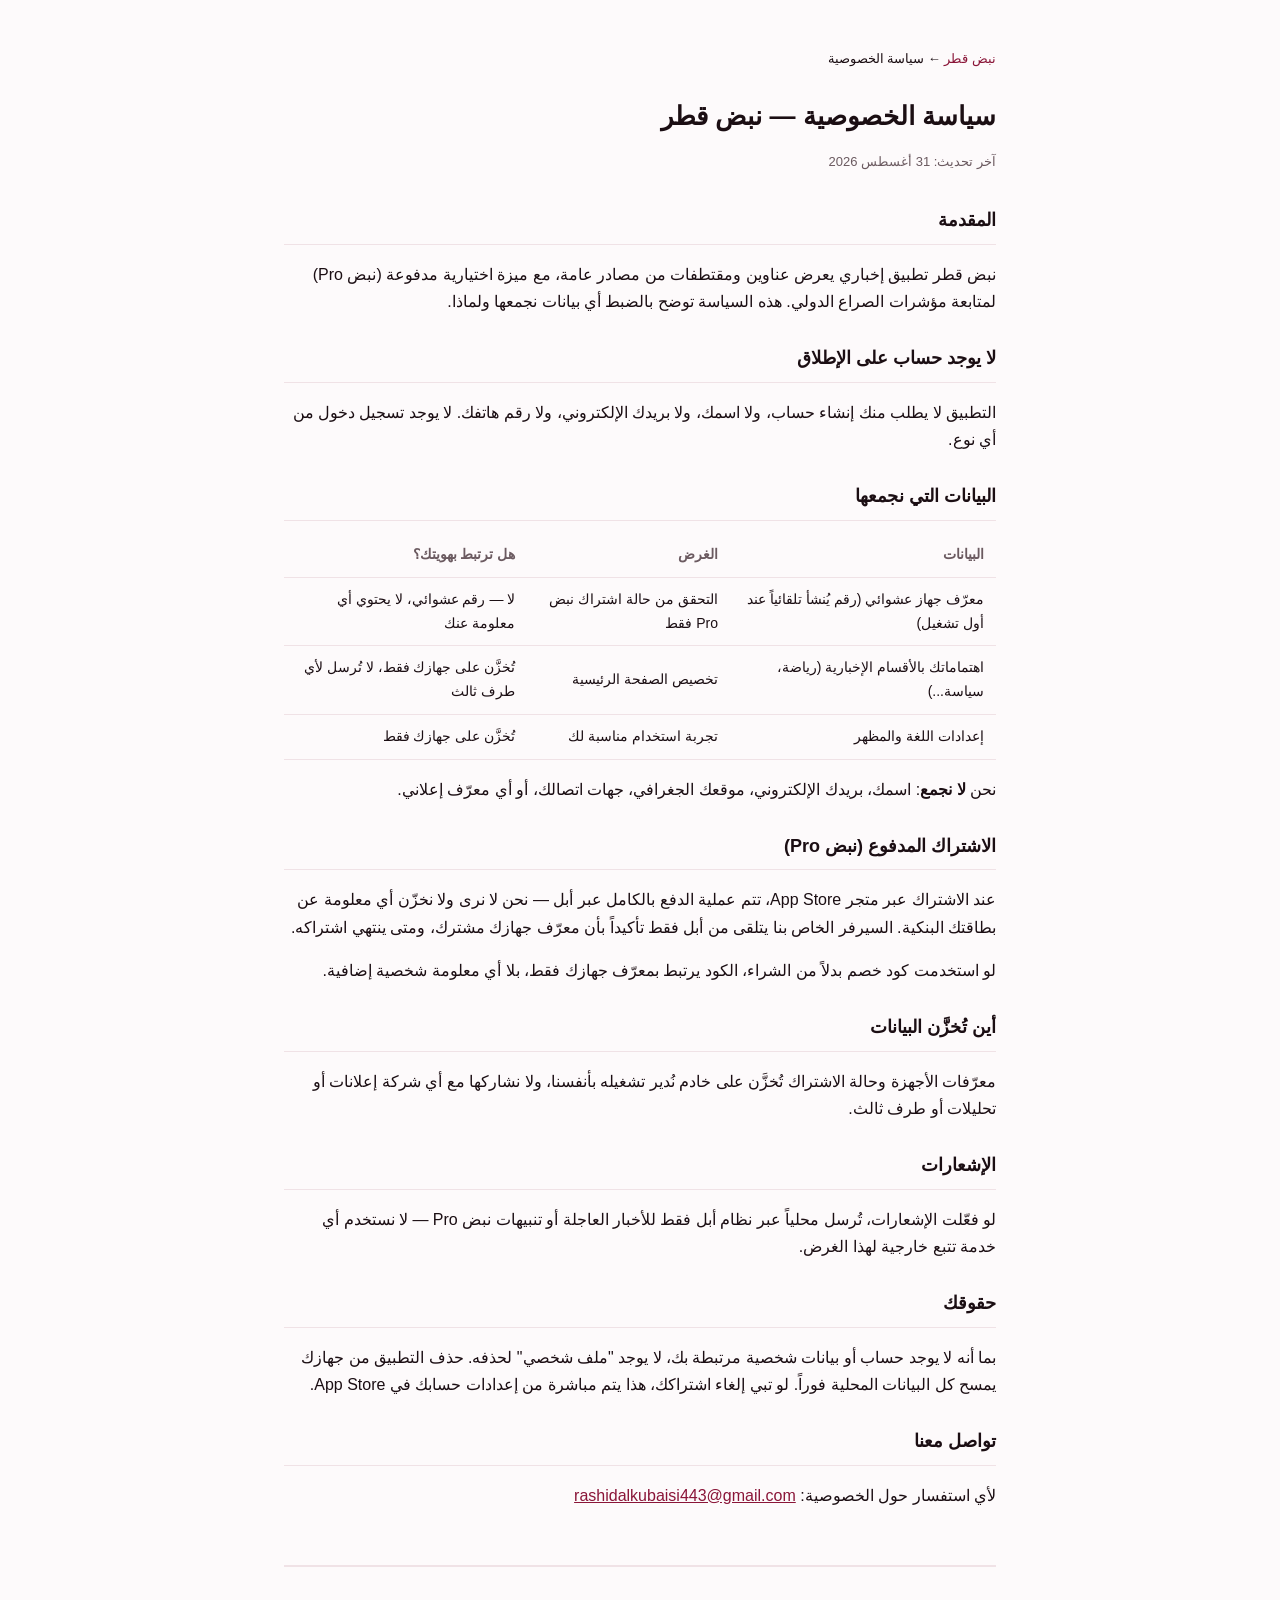
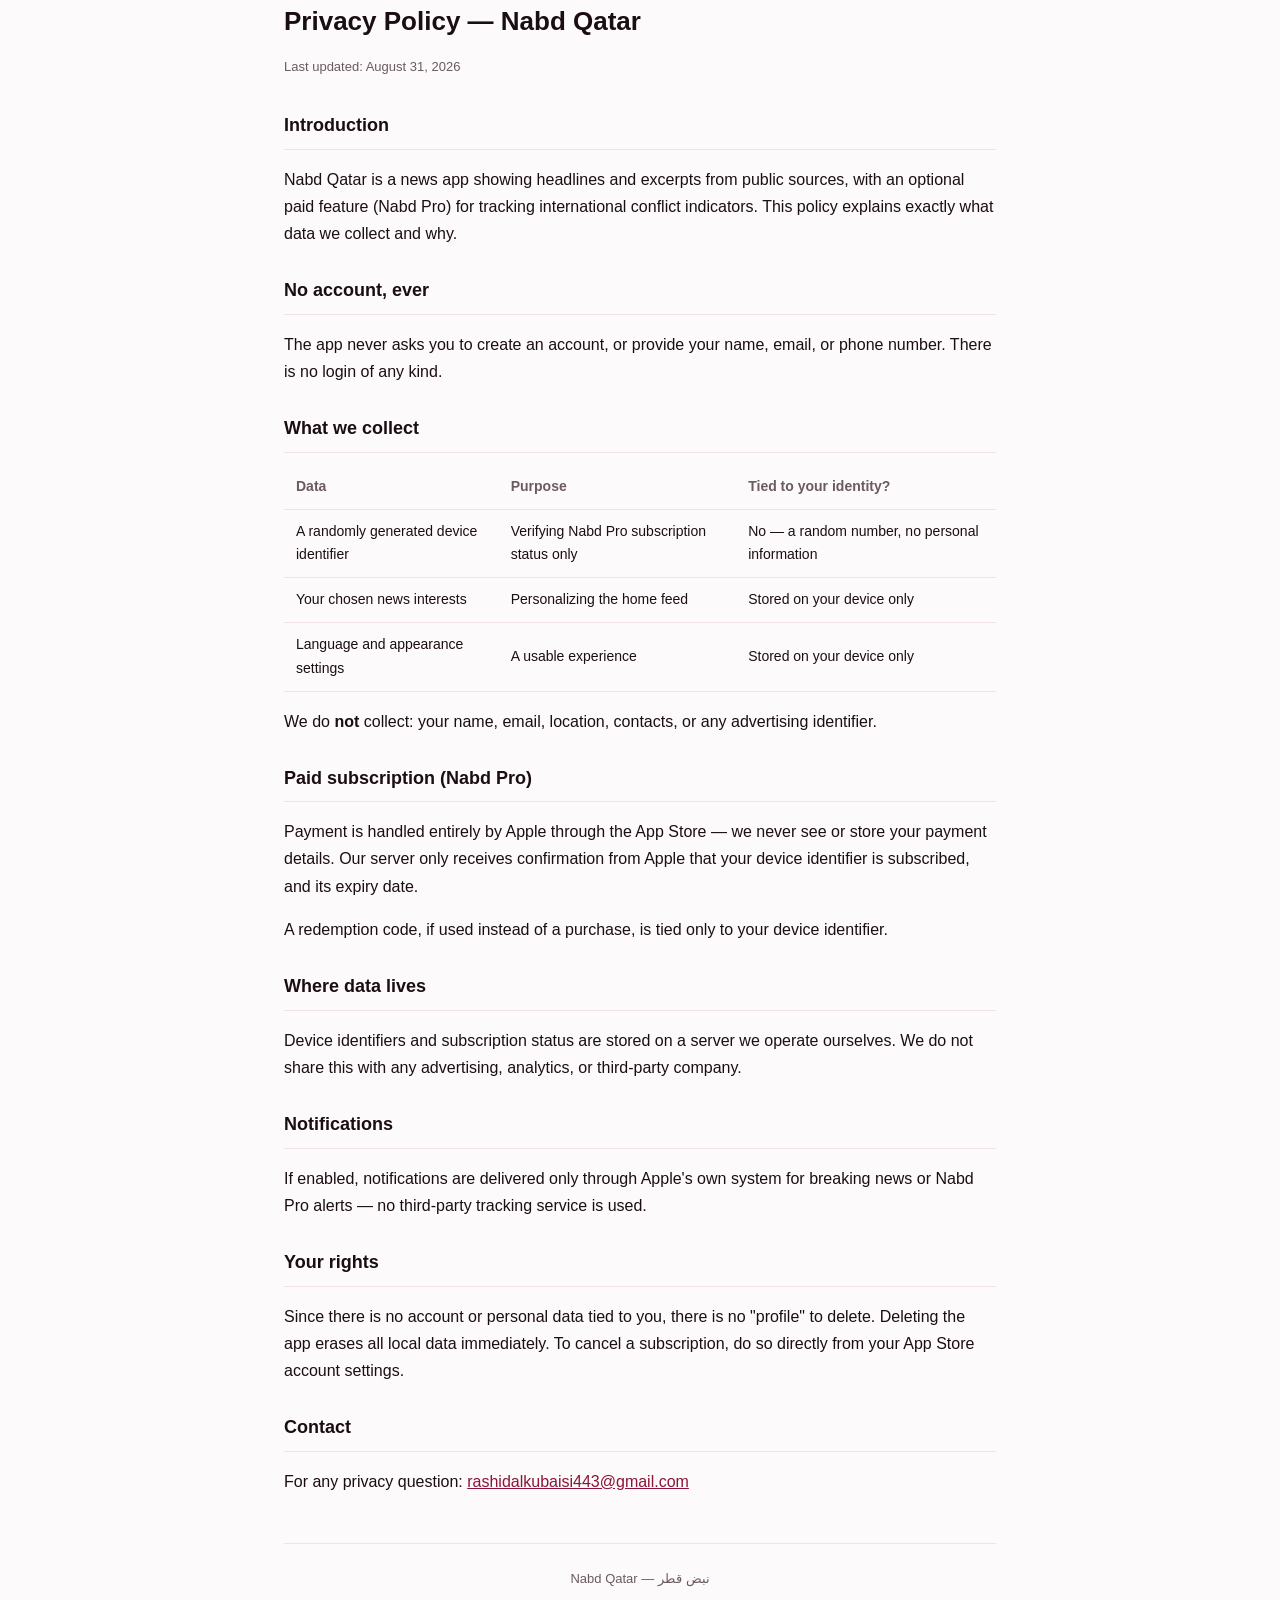
==== privacy.html @ 4a2c026b "Publish Nabd Qatar privacy policy and terms of use" ====
<!DOCTYPE html>
<html lang="ar" dir="rtl">
<head>
<meta charset="UTF-8">
<meta name="viewport" content="width=device-width, initial-scale=1">
<title>سياسة الخصوصية — نبض قطر</title>
<link rel="stylesheet" href="style.css">
</head>
<body>
<div class="page">
  <nav class="crumbs"><a href="index.html">نبض قطر</a> ← سياسة الخصوصية</nav>

  <div class="lang-section" lang="ar">
    <h1>سياسة الخصوصية — نبض قطر</h1>
    <p class="updated">آخر تحديث: 31 أغسطس 2026</p>

    <section>
      <h2>المقدمة</h2>
      <p>نبض قطر تطبيق إخباري يعرض عناوين ومقتطفات من مصادر عامة، مع ميزة اختيارية مدفوعة (نبض Pro) لمتابعة مؤشرات الصراع الدولي. هذه السياسة توضح بالضبط أي بيانات نجمعها ولماذا.</p>
    </section>

    <section>
      <h2>لا يوجد حساب على الإطلاق</h2>
      <p>التطبيق لا يطلب منك إنشاء حساب، ولا اسمك، ولا بريدك الإلكتروني، ولا رقم هاتفك. لا يوجد تسجيل دخول من أي نوع.</p>
    </section>

    <section>
      <h2>البيانات التي نجمعها</h2>
      <table>
        <tr><th>البيانات</th><th>الغرض</th><th>هل ترتبط بهويتك؟</th></tr>
        <tr><td>معرّف جهاز عشوائي (رقم يُنشأ تلقائياً عند أول تشغيل)</td><td>التحقق من حالة اشتراك نبض Pro فقط</td><td>لا — رقم عشوائي، لا يحتوي أي معلومة عنك</td></tr>
        <tr><td>اهتماماتك بالأقسام الإخبارية (رياضة، سياسة...)</td><td>تخصيص الصفحة الرئيسية</td><td>تُخزَّن على جهازك فقط، لا تُرسل لأي طرف ثالث</td></tr>
        <tr><td>إعدادات اللغة والمظهر</td><td>تجربة استخدام مناسبة لك</td><td>تُخزَّن على جهازك فقط</td></tr>
      </table>
      <p>نحن <strong>لا نجمع</strong>: اسمك، بريدك الإلكتروني، موقعك الجغرافي، جهات اتصالك، أو أي معرّف إعلاني.</p>
    </section>

    <section>
      <h2>الاشتراك المدفوع (نبض Pro)</h2>
      <p>عند الاشتراك عبر متجر App Store، تتم عملية الدفع بالكامل عبر أبل — نحن لا نرى ولا نخزّن أي معلومة عن بطاقتك البنكية. السيرفر الخاص بنا يتلقى من أبل فقط تأكيداً بأن معرّف جهازك مشترك، ومتى ينتهي اشتراكه.</p>
      <p>لو استخدمت كود خصم بدلاً من الشراء، الكود يرتبط بمعرّف جهازك فقط، بلا أي معلومة شخصية إضافية.</p>
    </section>

    <section>
      <h2>أين تُخزَّن البيانات</h2>
      <p>معرّفات الأجهزة وحالة الاشتراك تُخزَّن على خادم نُدير تشغيله بأنفسنا، ولا نشاركها مع أي شركة إعلانات أو تحليلات أو طرف ثالث.</p>
    </section>

    <section>
      <h2>الإشعارات</h2>
      <p>لو فعّلت الإشعارات، تُرسل محلياً عبر نظام أبل فقط للأخبار العاجلة أو تنبيهات نبض Pro — لا نستخدم أي خدمة تتبع خارجية لهذا الغرض.</p>
    </section>

    <section>
      <h2>حقوقك</h2>
      <p>بما أنه لا يوجد حساب أو بيانات شخصية مرتبطة بك، لا يوجد "ملف شخصي" لحذفه. حذف التطبيق من جهازك يمسح كل البيانات المحلية فوراً. لو تبي إلغاء اشتراكك، هذا يتم مباشرة من إعدادات حسابك في App Store.</p>
    </section>

    <section>
      <h2>تواصل معنا</h2>
      <p>لأي استفسار حول الخصوصية: <a href="mailto:rashidalkubaisi443@gmail.com">rashidalkubaisi443@gmail.com</a></p>
    </section>
  </div>

  <hr class="lang-divider">

  <div class="lang-section" lang="en">
    <h1>Privacy Policy — Nabd Qatar</h1>
    <p class="updated">Last updated: August 31, 2026</p>

    <section>
      <h2>Introduction</h2>
      <p>Nabd Qatar is a news app showing headlines and excerpts from public sources, with an optional paid feature (Nabd Pro) for tracking international conflict indicators. This policy explains exactly what data we collect and why.</p>
    </section>

    <section>
      <h2>No account, ever</h2>
      <p>The app never asks you to create an account, or provide your name, email, or phone number. There is no login of any kind.</p>
    </section>

    <section>
      <h2>What we collect</h2>
      <table>
        <tr><th>Data</th><th>Purpose</th><th>Tied to your identity?</th></tr>
        <tr><td>A randomly generated device identifier</td><td>Verifying Nabd Pro subscription status only</td><td>No — a random number, no personal information</td></tr>
        <tr><td>Your chosen news interests</td><td>Personalizing the home feed</td><td>Stored on your device only</td></tr>
        <tr><td>Language and appearance settings</td><td>A usable experience</td><td>Stored on your device only</td></tr>
      </table>
      <p>We do <strong>not</strong> collect: your name, email, location, contacts, or any advertising identifier.</p>
    </section>

    <section>
      <h2>Paid subscription (Nabd Pro)</h2>
      <p>Payment is handled entirely by Apple through the App Store — we never see or store your payment details. Our server only receives confirmation from Apple that your device identifier is subscribed, and its expiry date.</p>
      <p>A redemption code, if used instead of a purchase, is tied only to your device identifier.</p>
    </section>

    <section>
      <h2>Where data lives</h2>
      <p>Device identifiers and subscription status are stored on a server we operate ourselves. We do not share this with any advertising, analytics, or third-party company.</p>
    </section>

    <section>
      <h2>Notifications</h2>
      <p>If enabled, notifications are delivered only through Apple's own system for breaking news or Nabd Pro alerts — no third-party tracking service is used.</p>
    </section>

    <section>
      <h2>Your rights</h2>
      <p>Since there is no account or personal data tied to you, there is no "profile" to delete. Deleting the app erases all local data immediately. To cancel a subscription, do so directly from your App Store account settings.</p>
    </section>

    <section>
      <h2>Contact</h2>
      <p>For any privacy question: <a href="mailto:rashidalkubaisi443@gmail.com">rashidalkubaisi443@gmail.com</a></p>
    </section>
  </div>

  <footer>نبض قطر — Nabd Qatar</footer>
</div>
</body>
</html>
---- style.css ----
:root {
  color-scheme: light dark;
  --bg: #fdfafb;
  --surface: #ffffff;
  --ink: #1b0e13;
  --ink-soft: #6b5a60;
  --brand: #8a1538;
  --border: #f0e2e6;
}

@media (prefers-color-scheme: dark) {
  :root {
    --bg: #120a0d;
    --surface: #1c1116;
    --ink: #f7eef1;
    --ink-soft: #b3969e;
    --brand: #e0567a;
    --border: #2a1a20;
  }
}

* { box-sizing: border-box; }

body {
  margin: 0;
  background: var(--bg);
  color: var(--ink);
  font-family: "Segoe UI", Tahoma, "Helvetica Neue", Arial, sans-serif;
  line-height: 1.7;
}

.page {
  max-width: 760px;
  margin: 0 auto;
  padding: 48px 24px 80px;
}

header.top {
  display: flex;
  align-items: center;
  gap: 12px;
  margin-bottom: 40px;
}

header.top .mark {
  width: 40px;
  height: 40px;
  border-radius: 10px;
  background: var(--brand);
  display: flex;
  align-items: center;
  justify-content: center;
  color: white;
  font-weight: 700;
  flex-shrink: 0;
}

header.top .name {
  font-weight: 700;
  font-size: 18px;
}

h1 {
  font-size: 26px;
  margin-bottom: 4px;
}

.updated {
  color: var(--ink-soft);
  font-size: 13px;
  margin-bottom: 32px;
}

section {
  margin-bottom: 28px;
}

h2 {
  font-size: 18px;
  border-bottom: 1px solid var(--border);
  padding-bottom: 8px;
  margin-bottom: 12px;
}

table {
  width: 100%;
  border-collapse: collapse;
  font-size: 14px;
  margin: 12px 0;
}

th, td {
  text-align: start;
  padding: 10px 12px;
  border-bottom: 1px solid var(--border);
}

th {
  color: var(--ink-soft);
  font-weight: 600;
}

a {
  color: var(--brand);
}

.lang-divider {
  margin: 56px 0 32px;
  border: none;
  border-top: 2px solid var(--border);
}

.lang-section[lang="en"] {
  direction: ltr;
  text-align: left;
}

footer {
  margin-top: 48px;
  padding-top: 24px;
  border-top: 1px solid var(--border);
  color: var(--ink-soft);
  font-size: 13px;
  text-align: center;
}

nav.crumbs {
  font-size: 13px;
  margin-bottom: 24px;
}

nav.crumbs a { text-decoration: none; }
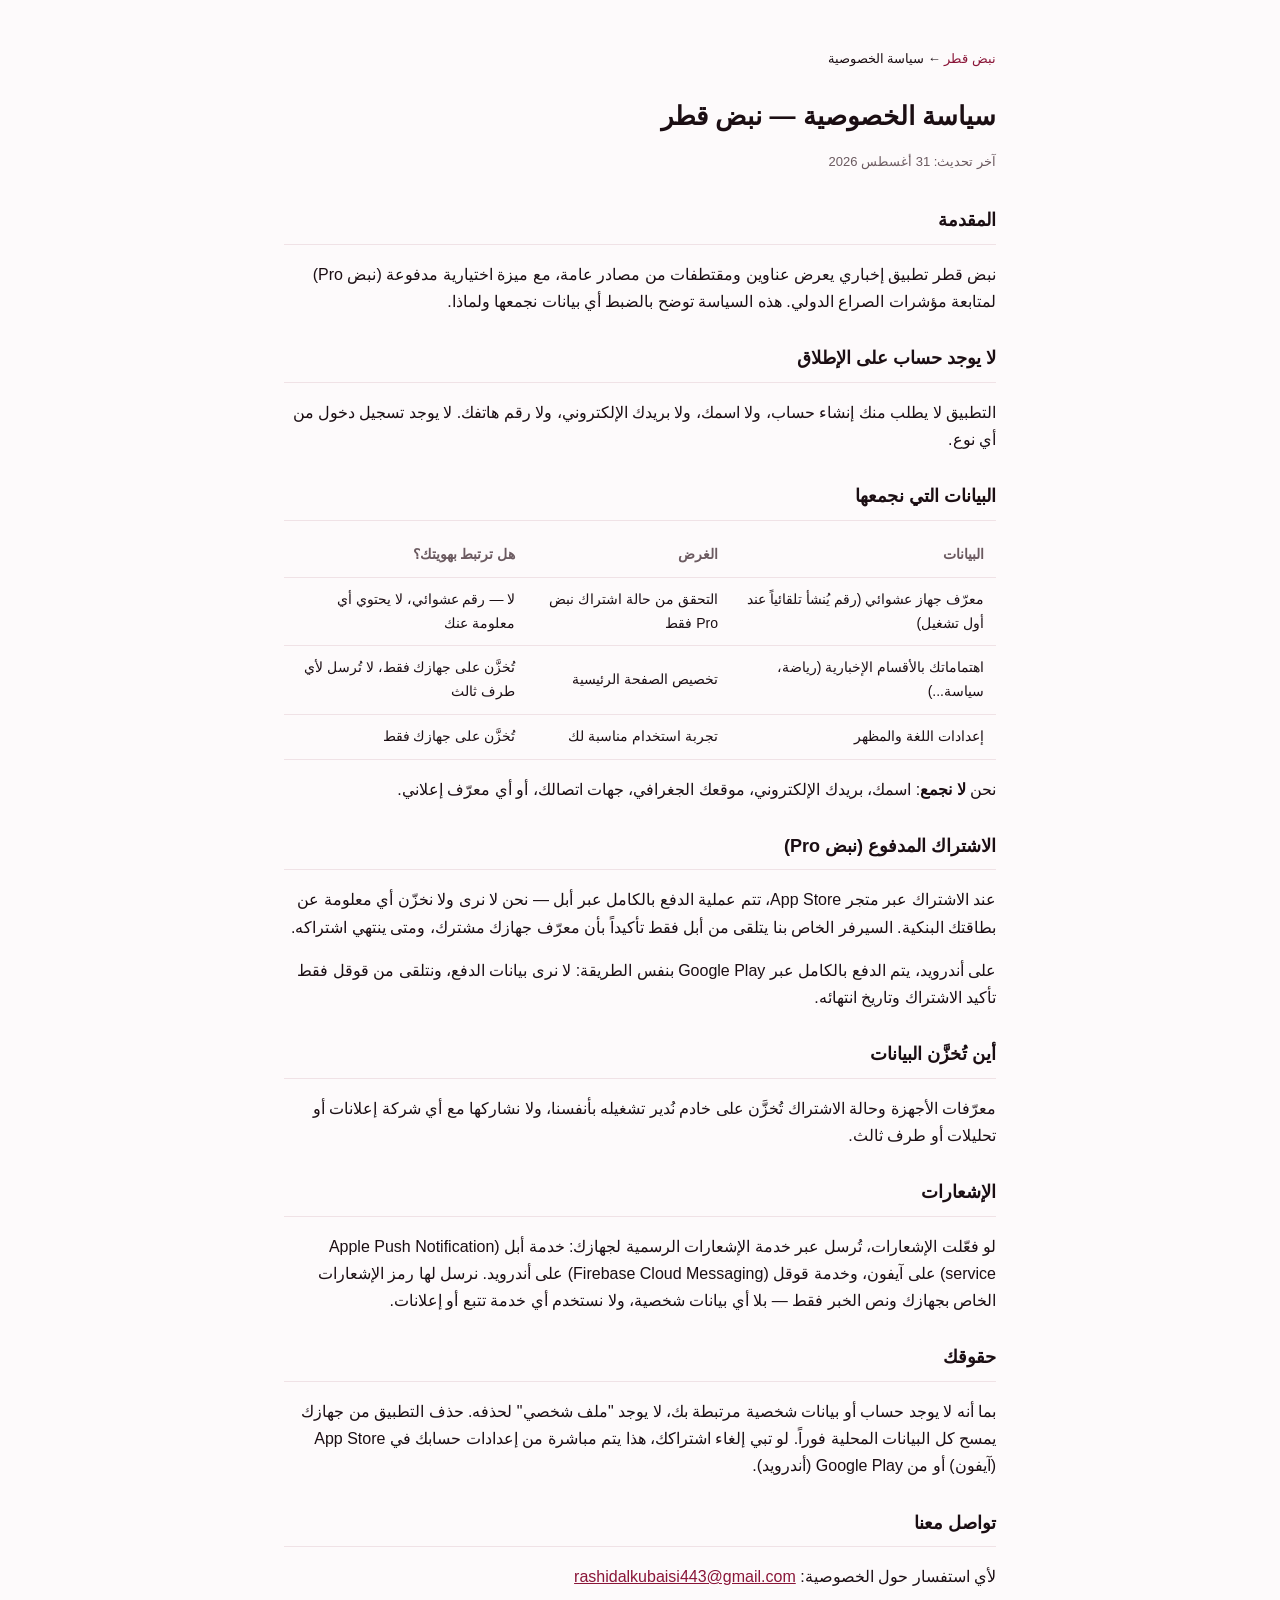
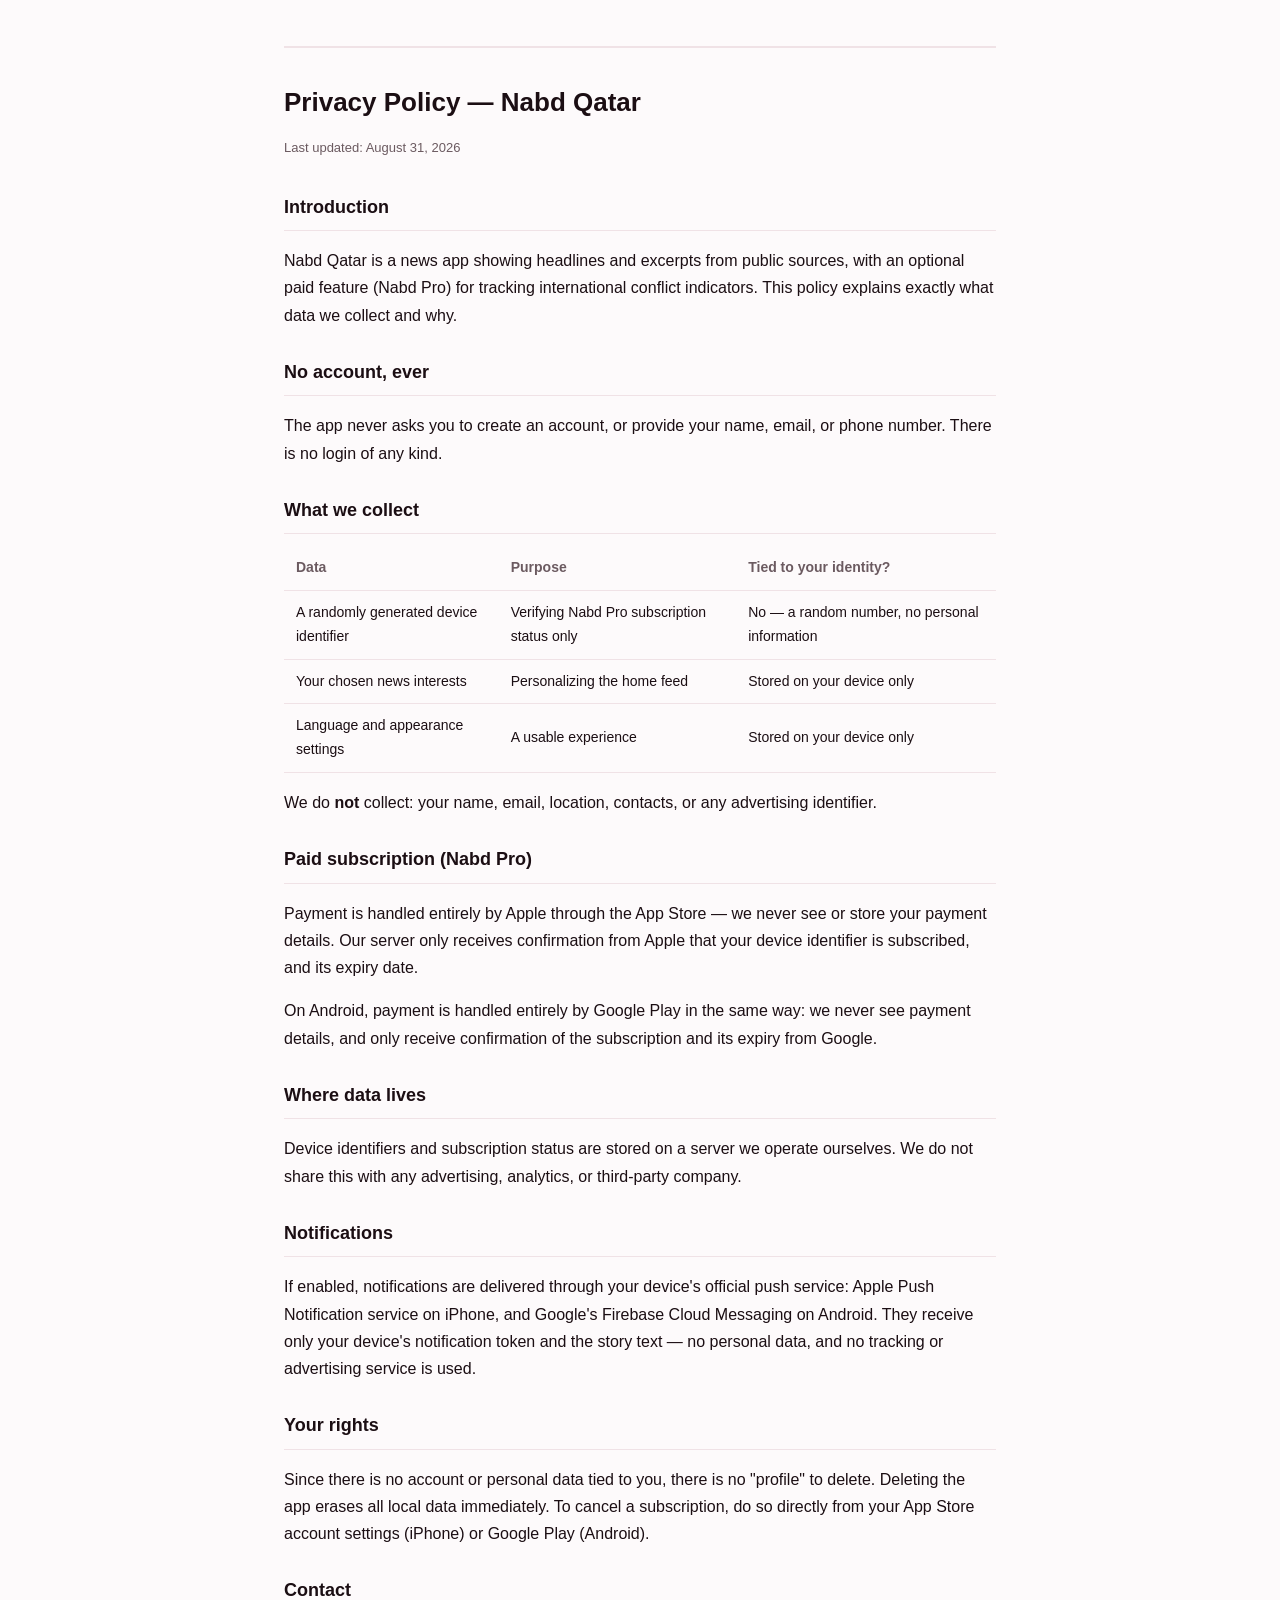
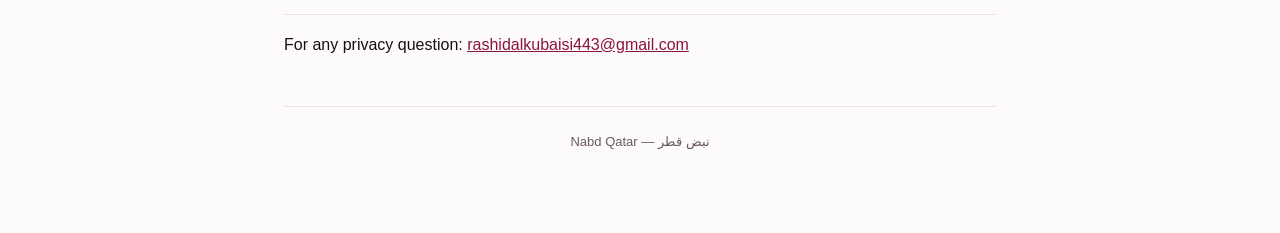
==== commit 8a0d3109: "Remove redemption-code sections; describe Google Play and push providers" ====
--- a/privacy.html
+++ b/privacy.html
@@ -38,7 +38,7 @@
     <section>
       <h2>الاشتراك المدفوع (نبض Pro)</h2>
       <p>عند الاشتراك عبر متجر App Store، تتم عملية الدفع بالكامل عبر أبل — نحن لا نرى ولا نخزّن أي معلومة عن بطاقتك البنكية. السيرفر الخاص بنا يتلقى من أبل فقط تأكيداً بأن معرّف جهازك مشترك، ومتى ينتهي اشتراكه.</p>
-      <p>لو استخدمت كود خصم بدلاً من الشراء، الكود يرتبط بمعرّف جهازك فقط، بلا أي معلومة شخصية إضافية.</p>
+      <p>على أندرويد، يتم الدفع بالكامل عبر Google Play بنفس الطريقة: لا نرى بيانات الدفع، ونتلقى من قوقل فقط تأكيد الاشتراك وتاريخ انتهائه.</p>
     </section>
 
     <section>
@@ -48,12 +48,12 @@
 
     <section>
       <h2>الإشعارات</h2>
-      <p>لو فعّلت الإشعارات، تُرسل محلياً عبر نظام أبل فقط للأخبار العاجلة أو تنبيهات نبض Pro — لا نستخدم أي خدمة تتبع خارجية لهذا الغرض.</p>
+      <p>لو فعّلت الإشعارات، تُرسل عبر خدمة الإشعارات الرسمية لجهازك: خدمة أبل (Apple Push Notification service) على آيفون، وخدمة قوقل (Firebase Cloud Messaging) على أندرويد. نرسل لها رمز الإشعارات الخاص بجهازك ونص الخبر فقط — بلا أي بيانات شخصية، ولا نستخدم أي خدمة تتبع أو إعلانات.</p>
     </section>
 
     <section>
       <h2>حقوقك</h2>
-      <p>بما أنه لا يوجد حساب أو بيانات شخصية مرتبطة بك، لا يوجد "ملف شخصي" لحذفه. حذف التطبيق من جهازك يمسح كل البيانات المحلية فوراً. لو تبي إلغاء اشتراكك، هذا يتم مباشرة من إعدادات حسابك في App Store.</p>
+      <p>بما أنه لا يوجد حساب أو بيانات شخصية مرتبطة بك، لا يوجد "ملف شخصي" لحذفه. حذف التطبيق من جهازك يمسح كل البيانات المحلية فوراً. لو تبي إلغاء اشتراكك، هذا يتم مباشرة من إعدادات حسابك في App Store (آيفون) أو من Google Play (أندرويد).</p>
     </section>
 
     <section>
@@ -92,7 +92,7 @@
     <section>
       <h2>Paid subscription (Nabd Pro)</h2>
       <p>Payment is handled entirely by Apple through the App Store — we never see or store your payment details. Our server only receives confirmation from Apple that your device identifier is subscribed, and its expiry date.</p>
-      <p>A redemption code, if used instead of a purchase, is tied only to your device identifier.</p>
+      <p>On Android, payment is handled entirely by Google Play in the same way: we never see payment details, and only receive confirmation of the subscription and its expiry from Google.</p>
     </section>
 
     <section>
@@ -102,12 +102,12 @@
 
     <section>
       <h2>Notifications</h2>
-      <p>If enabled, notifications are delivered only through Apple's own system for breaking news or Nabd Pro alerts — no third-party tracking service is used.</p>
+      <p>If enabled, notifications are delivered through your device's official push service: Apple Push Notification service on iPhone, and Google's Firebase Cloud Messaging on Android. They receive only your device's notification token and the story text — no personal data, and no tracking or advertising service is used.</p>
     </section>
 
     <section>
       <h2>Your rights</h2>
-      <p>Since there is no account or personal data tied to you, there is no "profile" to delete. Deleting the app erases all local data immediately. To cancel a subscription, do so directly from your App Store account settings.</p>
+      <p>Since there is no account or personal data tied to you, there is no "profile" to delete. Deleting the app erases all local data immediately. To cancel a subscription, do so directly from your App Store account settings (iPhone) or Google Play (Android).</p>
     </section>
 
     <section>
